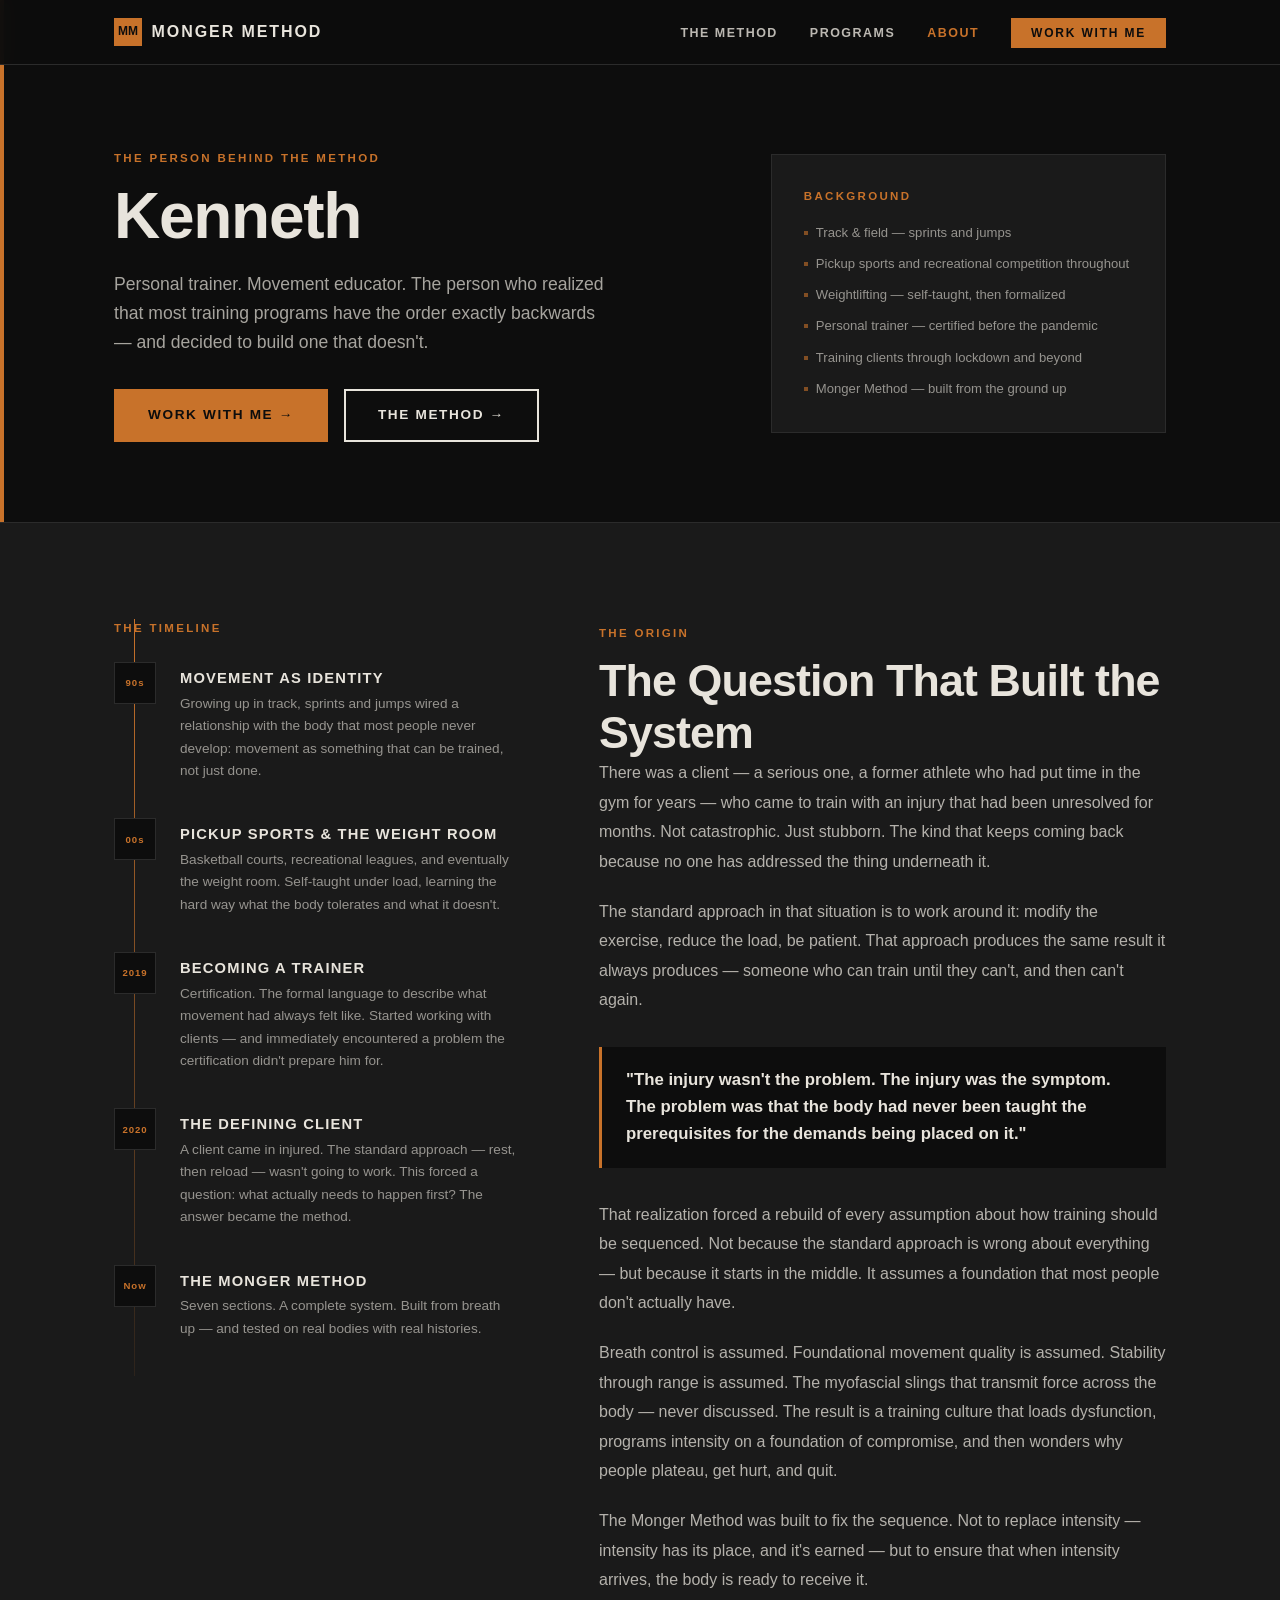
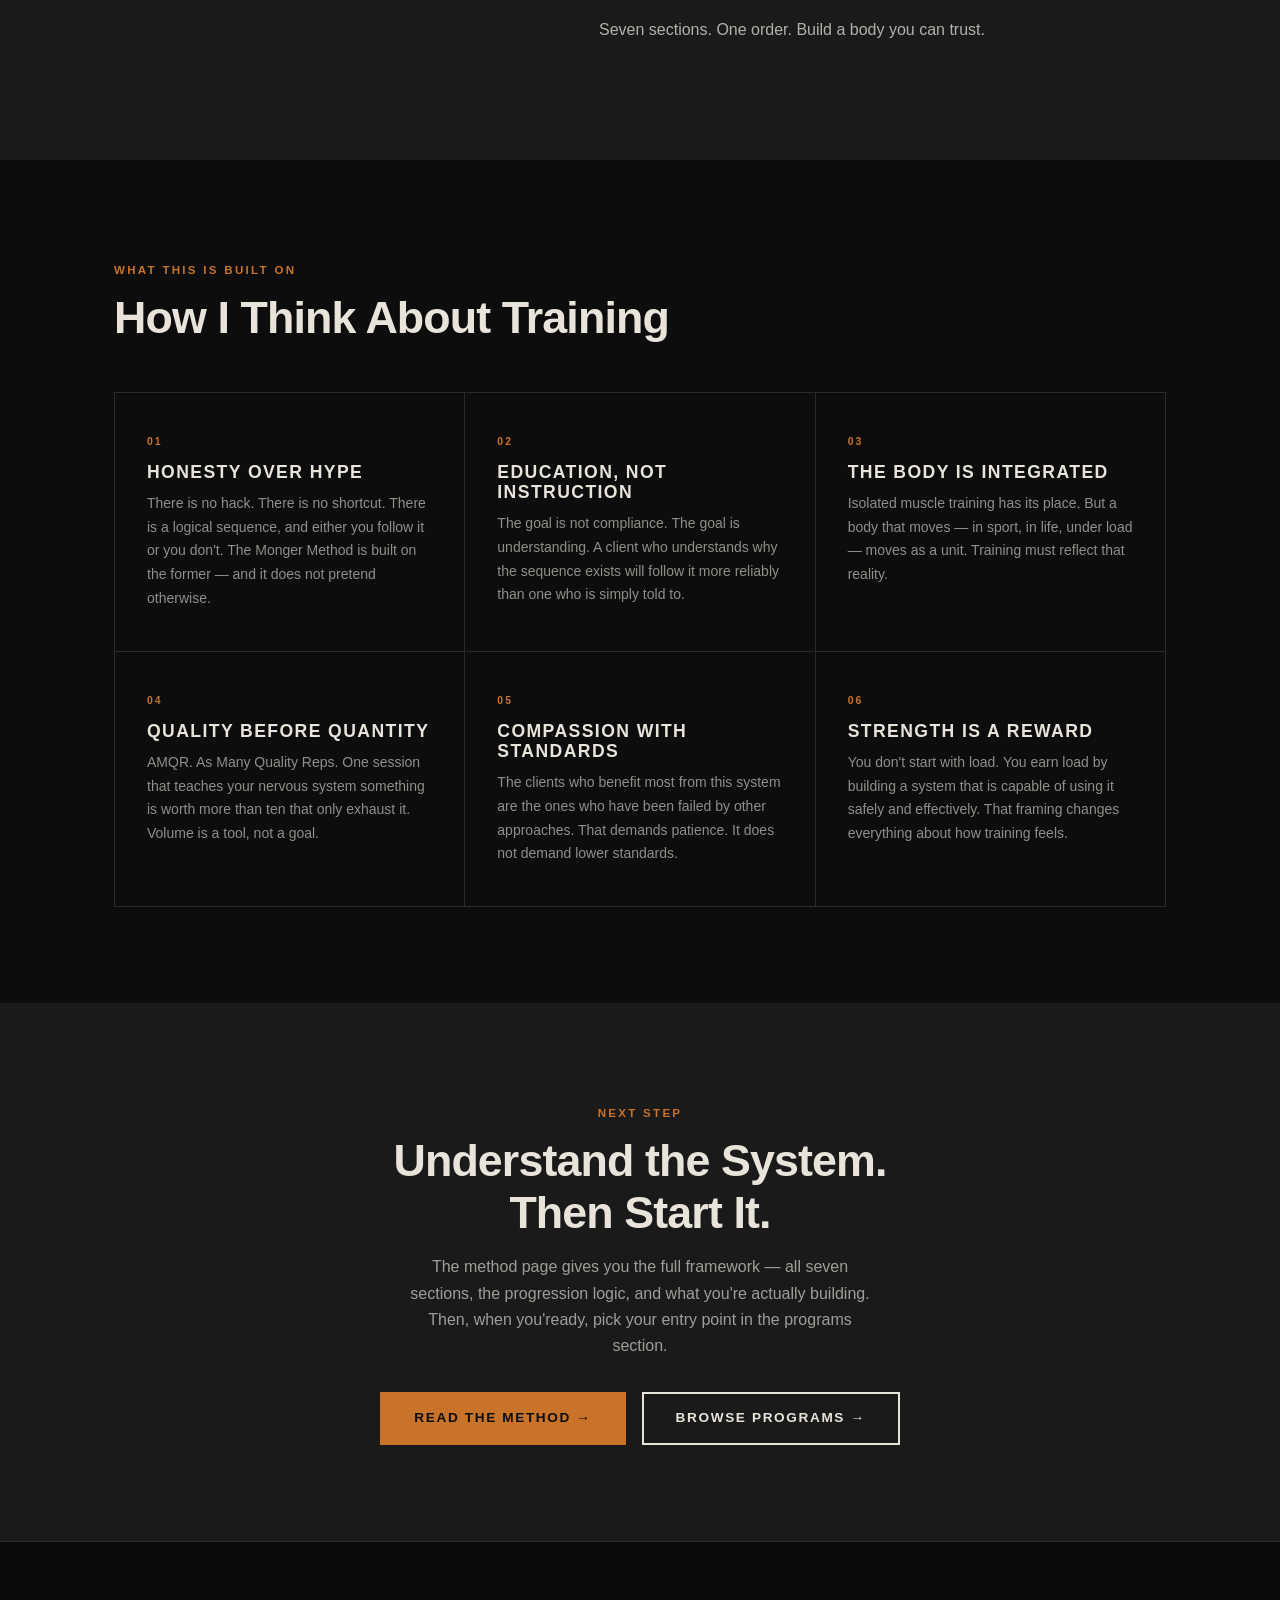
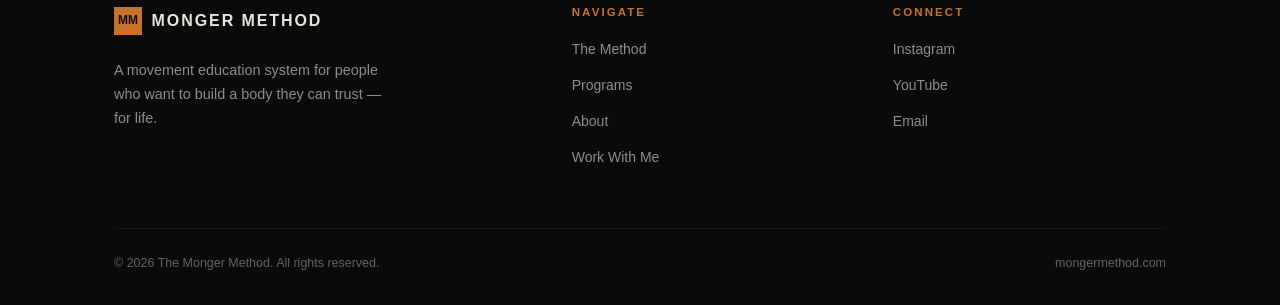
==== about.html @ 91f0460c "Add about.html" ====
<!DOCTYPE html>
<html lang="en">
<head>
  <meta charset="UTF-8" />
  <meta name="viewport" content="width=device-width, initial-scale=1.0" />
  <title>About — Monger Method</title>
  <meta name="description" content="Kenneth — personal trainer, movement educator, and the person behind the Monger Method. The origin story, the formative client experience, and why the method exists." />
  <link rel="stylesheet" href="css/style.css" />
  <style>
    /* ── Page Hero ────────────────────────────────────────── */
    .page-hero {
      padding: 9rem 0 5rem;
      background: var(--black);
      position: relative;
      border-bottom: 1px solid var(--charcoal-2);
    }
    .page-hero::before {
      content: '';
      position: absolute;
      top: 0; left: 0;
      width: 4px;
      height: 100%;
      background: var(--orange);
    }
    .page-hero__inner {
      max-width: var(--max-width);
      margin: 0 auto;
      padding: 0 1.5rem;
      display: grid;
      grid-template-columns: 1.2fr 0.8fr;
      gap: 4rem;
      align-items: center;
    }
    .page-hero p {
      font-size: 1.1rem;
      opacity: 0.7;
      max-width: 500px;
      margin-top: 1rem;
    }
    .page-hero__badge {
      background: var(--charcoal);
      border: 1px solid var(--charcoal-2);
      padding: 2rem;
    }
    .page-hero__badge .eyebrow { margin-bottom: 1rem; display: block; }
    .page-hero__badge ul { list-style: none; display: flex; flex-direction: column; gap: 0.6rem; }
    .page-hero__badge ul li {
      font-size: 0.82rem;
      opacity: 0.6;
      display: flex;
      align-items: center;
      gap: 0.5rem;
    }
    .page-hero__badge ul li::before {
      content: '';
      display: inline-block;
      width: 4px;
      height: 4px;
      background: var(--orange);
      flex-shrink: 0;
    }

    /* ── Origin story —────────────────────────────────────── */
    .story { padding: 6rem 0; background: var(--charcoal); }

    .story__inner {
      max-width: var(--max-width);
      margin: 0 auto;
      padding: 0 1.5rem;
      display: grid;
      grid-template-columns: 1fr 1.4fr;
      gap: 5rem;
      align-items: start;
    }

    .story__timeline {
      display: flex;
      flex-direction: column;
      gap: 0;
      position: relative;
    }

    .story__timeline::before {
      content: '';
      position: absolute;
      left: 20px; top: 0; bottom: 0;
      width: 1px;
      background: linear-gradient(to bottom, var(--orange), rgba(200,114,42,0.1));
    }

    .timeline-item {
      display: flex;
      gap: 1.5rem;
      padding-bottom: 2.25rem;
      position: relative;
    }

    .timeline-dot {
      width: 42px;
      height: 42px;
      background: var(--black);
      border: 1px solid var(--charcoal-2);
      display: flex;
      align-items: center;
      justify-content: center;
      flex-shrink: 0;
      font-size: 0.6rem;
      font-weight: 700;
      letter-spacing: 0.1em;
      color: var(--orange);
      position: relative;
      z-index: 1;
      transition: all 0.2s;
    }
    .timeline-item:hover .timeline-dot {
      background: var(--orange);
      color: var(--black);
      border-color: var(--orange);
    }

    .timeline-body { padding-top: 0.5rem; }
    .timeline-body h4 { font-size: 0.92rem; margin-bottom: 0.35rem; }
    .timeline-body p  { font-size: 0.85rem; opacity: 0.6; line-height: 1.65; margin: 0; }

    .story__text p { opacity: 0.75; font-size: 1rem; line-height: 1.85; margin-bottom: 1.25rem; }

    .story__pullquote {
      border-left: 3px solid var(--orange);
      padding: 1.25rem 1.5rem;
      background: var(--black);
      margin: 2rem 0;
    }
    .story__pullquote p {
      font-size: 1.05rem;
      font-weight: 600;
      line-height: 1.6;
      color: var(--cream);
      opacity: 1 !important;
      margin: 0;
    }

    /* ── Values ───────────────────────────────────────────── */
    .values { padding: 6rem 0; background: var(--black); }

    .values__grid {
      display: grid;
      grid-template-columns: repeat(3, 1fr);
      gap: 1px;
      background: var(--charcoal-2);
      border: 1px solid var(--charcoal-2);
      margin-top: 3rem;
    }

    .value-box {
      background: var(--black);
      padding: 2.5rem 2rem;
      transition: background 0.2s;
    }
    .value-box:hover { background: var(--charcoal); }

    .value-box__num {
      font-size: 0.65rem;
      font-weight: 700;
      letter-spacing: 0.2em;
      color: var(--orange);
      margin-bottom: 0.75rem;
    }

    .value-box h4 { margin-bottom: 0.6rem; }
    .value-box p  { font-size: 0.875rem; opacity: 0.6; margin: 0; line-height: 1.7; }

    /* ── CTA ──────────────────────────────────────────────── */
    .about-cta {
      padding: 6rem 0;
      background: var(--charcoal);
      text-align: center;
    }
    .about-cta p { max-width: 480px; margin: 1rem auto 2rem; opacity: 0.65; }

    @media (max-width: 860px) {
      .page-hero__inner { grid-template-columns: 1fr; gap: 2rem; }
      .story__inner { grid-template-columns: 1fr; gap: 3rem; }
      .values__grid { grid-template-columns: 1fr 1fr; }
    }
    @media (max-width: 540px) {
      .values__grid { grid-template-columns: 1fr; }
    }
  </style>
</head>
<body>

  <!-- ── NAV ────────────────────────────────────────────── -->
  <nav class="nav">
    <div class="nav__inner">
      <a href="index.html" class="nav__logo">
        <div class="nav__logo-mark">MM</div>
        Monger Method
      </a>
      <ul class="nav__links">
        <li><a href="method.html">The Method</a></li>
        <li><a href="programs.html">Programs</a></li>
        <li><a href="about.html" class="active">About</a></li>
        <li><a href="programs.html#coaching" class="nav__cta">Work With Me</a></li>
      </ul>
      <button class="nav__hamburger" aria-label="Menu">
        <span></span><span></span><span></span>
      </button>
    </div>
  </nav>

  <!-- ── PAGE HERO ──────────────────────────────────────── -->
  <section class="page-hero">
    <div class="page-hero__inner">
      <div class="fade-in">
        <span class="eyebrow">The Person Behind the Method</span>
        <h1>Kenneth</h1>
        <p>Personal trainer. Movement educator. The person who realized that most training programs have the order exactly backwards — and decided to build one that doesn't.</p>
        <div class="mt-4" style="display:flex;gap:1rem;flex-wrap:wrap;">
          <a href="programs.html#coaching" class="btn btn-primary">Work With Me →</a>
          <a href="method.html" class="btn btn-outline">The Method →</a>
        </div>
      </div>
      <div class="page-hero__badge fade-in">
        <span class="eyebrow">Background</span>
        <ul>
          <li>Track & field — sprints and jumps</li>
          <li>Pickup sports and recreational competition throughout</li>
          <li>Weightlifting — self-taught, then formalized</li>
          <li>Personal trainer — certified before the pandemic</li>
          <li>Training clients through lockdown and beyond</li>
          <li>Monger Method — built from the ground up</li>
        </ul>
      </div>
    </div>
  </section>

  <!-- ── ORIGIN STORY ───────────────────────────────────── -->
  <section class="story">
    <div class="story__inner">
      <div class="story__timeline fade-in">
        <span class="eyebrow" style="margin-bottom:1.5rem;display:block;">The Timeline</span>
        <div class="timeline-item">
          <div class="timeline-dot">90s</div>
          <div class="timeline-body">
            <h4>Movement as Identity</h4>
            <p>Growing up in track, sprints and jumps wired a relationship with the body that most people never develop: movement as something that can be trained, not just done.</p>
          </div>
        </div>
        <div class="timeline-item">
          <div class="timeline-dot">00s</div>
          <div class="timeline-body">
            <h4>Pickup Sports & The Weight Room</h4>
            <p>Basketball courts, recreational leagues, and eventually the weight room. Self-taught under load, learning the hard way what the body tolerates and what it doesn't.</p>
          </div>
        </div>
        <div class="timeline-item">
          <div class="timeline-dot">2019</div>
          <div class="timeline-body">
            <h4>Becoming a Trainer</h4>
            <p>Certification. The formal language to describe what movement had always felt like. Started working with clients — and immediately encountered a problem the certification didn't prepare him for.</p>
          </div>
        </div>
        <div class="timeline-item">
          <div class="timeline-dot">2020</div>
          <div class="timeline-body">
            <h4>The Defining Client</h4>
            <p>A client came in injured. The standard approach — rest, then reload — wasn't going to work. This forced a question: what actually needs to happen first? The answer became the method.</p>
          </div>
        </div>
        <div class="timeline-item">
          <div class="timeline-dot">Now</div>
          <div class="timeline-body">
            <h4>The Monger Method</h4>
            <p>Seven sections. A complete system. Built from breath up — and tested on real bodies with real histories.</p>
          </div>
        </div>
      </div>

      <div class="story__text fade-in">
        <span class="eyebrow">The Origin</span>
        <h2>The Question That Built the System</h2>
        <p>
          There was a client — a serious one, a former athlete who had put time in the gym for years — who came to train with an injury that had been unresolved for months. Not catastrophic. Just stubborn. The kind that keeps coming back because no one has addressed the thing underneath it.
        </p>
        <p>
          The standard approach in that situation is to work around it: modify the exercise, reduce the load, be patient. That approach produces the same result it always produces — someone who can train until they can't, and then can't again.
        </p>
        <div class="story__pullquote">
          <p>"The injury wasn't the problem. The injury was the symptom. The problem was that the body had never been taught the prerequisites for the demands being placed on it."</p>
        </div>
        <p>
          That realization forced a rebuild of every assumption about how training should be sequenced. Not because the standard approach is wrong about everything — but because it starts in the middle. It assumes a foundation that most people don't actually have.
        </p>
        <p>
          Breath control is assumed. Foundational movement quality is assumed. Stability through range is assumed. The myofascial slings that transmit force across the body — never discussed. The result is a training culture that loads dysfunction, programs intensity on a foundation of compromise, and then wonders why people plateau, get hurt, and quit.
        </p>
        <p>
          The Monger Method was built to fix the sequence. Not to replace intensity — intensity has its place, and it's earned — but to ensure that when intensity arrives, the body is ready to receive it.
        </p>
        <p>
          Seven sections. One order. Build a body you can trust.
        </p>
      </div>
    </div>
  </section>

  <!-- ── VALUES ─────────────────────────────────────────── -->
  <section class="values">
    <div class="container">
      <div class="fade-in">
        <span class="eyebrow">What This Is Built On</span>
        <h2>How I Think About Training</h2>
      </div>
      <div class="values__grid fade-in">
        <div class="value-box">
          <div class="value-box__num">01</div>
          <h4>Honesty Over Hype</h4>
          <p>There is no hack. There is no shortcut. There is a logical sequence, and either you follow it or you don't. The Monger Method is built on the former — and it does not pretend otherwise.</p>
        </div>
        <div class="value-box">
          <div class="value-box__num">02</div>
          <h4>Education, Not Instruction</h4>
          <p>The goal is not compliance. The goal is understanding. A client who understands why the sequence exists will follow it more reliably than one who is simply told to.</p>
        </div>
        <div class="value-box">
          <div class="value-box__num">03</div>
          <h4>The Body Is Integrated</h4>
          <p>Isolated muscle training has its place. But a body that moves — in sport, in life, under load — moves as a unit. Training must reflect that reality.</p>
        </div>
        <div class="value-box">
          <div class="value-box__num">04</div>
          <h4>Quality Before Quantity</h4>
          <p>AMQR. As Many Quality Reps. One session that teaches your nervous system something is worth more than ten that only exhaust it. Volume is a tool, not a goal.</p>
        </div>
        <div class="value-box">
          <div class="value-box__num">05</div>
          <h4>Compassion With Standards</h4>
          <p>The clients who benefit most from this system are the ones who have been failed by other approaches. That demands patience. It does not demand lower standards.</p>
        </div>
        <div class="value-box">
          <div class="value-box__num">06</div>
          <h4>Strength Is a Reward</h4>
          <p>You don't start with load. You earn load by building a system that is capable of using it safely and effectively. That framing changes everything about how training feels.</p>
        </div>
      </div>
    </div>
  </section>

  <!-- ── ABOUT CTA ───────────────────────────────────────── -->
  <section class="about-cta">
    <div class="container fade-in">
      <span class="eyebrow">Next Step</span>
      <h2>Understand the System.<br>Then Start It.</h2>
      <p>The method page gives you the full framework — all seven sections, the progression logic, and what you're actually building. Then, when you'ready, pick your entry point in the programs section.</p>
      <div style="display:flex;gap:1rem;justify-content:center;flex-wrap:wrap;">
        <a href="method.html" class="btn btn-primary">Read the Method →</a>
        <a href="programs.html" class="btn btn-outline">Browse Programs →</a>
      </div>
    </div>
  </section>

  <!-- ── FOOTER ──────────────────────────────────────────── -->
  <footer class="footer">
    <div class="container">
      <div class="footer__grid">
        <div class="footer__brand">
          <a href="index.html" class="nav__logo" style="margin-bottom:0.75rem;display:inline-flex;">
            <div class="nav__logo-mark">MM</div>
            Monger Method
          </a>
          <p>A movement education system for people who want to build a body they can trust — for life.</p>
        </div>
        <div class="footer__col">
          <h5>Navigate</h5>
          <ul>
            <li><a href="method.html">The Method</a></li>
            <li><a href="programs.html">Programs</a></li>
            <li><a href="about.html">About</a></li>
            <li><a href="programs.html#coaching">Work With Me</a></li>
          </ul>
        </div>
        <div class="footer__col">
          <h5>Connect</h5>
          <ul>
            <li><a href="https://instagram.com" target="_blank" rel="noopener">Instagram</a></li>
            <li><a href="https://youtube.com" target="_blank" rel="noopener">YouTube</a></li>
            <li><a href="mailto:hello@mongermethod.com">Email</a></li>
          </ul>
        </div>
      </div>
      <div class="footer__bottom">
        <span>© 2026 The Monger Method. All rights reserved.</span>
        <span>mongermethod.com</span>
      </div>
    </div>
  </footer>

  <script src="js/main.js"></script>
</body>
</html>
---- css/style.css ----
/* ============================================================
   MONGER METHOD — Global Stylesheet
   Brand: Black #0D0D0D / Orange #C8722A / Cream #E8E4DC
   Typography: Helvetica Neue / Helvetica / Arial
   ============================================================ */

:root {
  --black:      #0D0D0D;
  --charcoal:   #1A1A1A;
  --charcoal-2: #2B2B2B;
  --orange:     #C8722A;
  --amber:      #E8A020;
  --cream:      #E8E4DC;
  --cream-soft: #FFF8EE;
  --gray-muted: #5A5A5A;
  --white:      #FFFFFF;

  --font: "Helvetica Neue", Helvetica, Arial, sans-serif;
  --max-width: 1100px;
  --transition: 0.2s ease;
}

/* ── Reset ──────────────────────────────────────────────── */
*, *::before, *::after { box-sizing: border-box; margin: 0; padding: 0; }

html { scroll-behavior: smooth; font-size: 16px; }

body {
  background: var(--black);
  color: var(--cream);
  font-family: var(--font);
  line-height: 1.65;
  -webkit-font-smoothing: antialiased;
}

img { display: block; max-width: 100%; }
a  { color: var(--orange); text-decoration: none; transition: color var(--transition); }
a:hover { color: var(--amber); }

/* ── Typography ─────────────────────────────────────────── */
h1, h2, h3, h4, h5 {
  font-family: var(--font);
  font-weight: 700;
  letter-spacing: -0.02em;
  line-height: 1.15;
  color: var(--cream);
}

h1 { font-size: clamp(2.4rem, 5vw, 4.2rem); }
h2 { font-size: clamp(1.8rem, 3.5vw, 2.8rem); }
h3 { font-size: clamp(1.2rem, 2vw, 1.6rem); }
h4 { font-size: 1.1rem; text-transform: uppercase; letter-spacing: 0.08em; }

p { margin-bottom: 1rem; color: var(--cream); opacity: 0.9; }

.eyebrow {
  display: inline-block;
  font-size: 0.72rem;
  font-weight: 700;
  letter-spacing: 0.2em;
  text-transform: uppercase;
  color: var(--orange);
  margin-bottom: 0.75rem;
}

/* ── Layout Helpers ─────────────────────────────────────── */
.container {
  max-width: var(--max-width);
  margin: 0 auto;
  padding: 0 1.5rem;
}

.section {
  padding: 6rem 0;
}

.section--dark  { background: var(--black); }
.section--mid   { background: var(--charcoal); }
.section--deep  { background: #111111; }

/* ── Orange structural bar (brand marker) ───────────────── */
.orange-bar {
  width: 3px;
  background: var(--orange);
  flex-shrink: 0;
}

.orange-bar--top {
  display: block;
  width: 48px;
  height: 3px;
  background: var(--orange);
  margin-bottom: 1.25rem;
}

.section-label {
  display: flex;
  align-items: flex-start;
  gap: 1rem;
  margin-bottom: 2.5rem;
}

.section-label .orange-bar { height: 100%; min-height: 3rem; }

/* ── Buttons ────────────────────────────────────────────── */
.btn {
  display: inline-block;
  font-family: var(--font);
  font-size: 0.85rem;
  font-weight: 700;
  letter-spacing: 0.12em;
  text-transform: uppercase;
  padding: 0.85rem 2rem;
  border: 2px solid transparent;
  cursor: pointer;
  transition: all var(--transition);
  text-align: center;
}

.btn-primary {
  background: var(--orange);
  color: var(--black);
  border-color: var(--orange);
}
.btn-primary:hover {
  background: var(--amber);
  border-color: var(--amber);
  color: var(--black);
}

.btn-outline {
  background: transparent;
  color: var(--cream);
  border-color: var(--cream);
}
.btn-outline:hover {
  background: var(--cream);
  color: var(--black);
}

.btn-ghost {
  background: transparent;
  color: var(--orange);
  border-color: var(--orange);
}
.btn-ghost:hover {
  background: var(--orange);
  color: var(--black);
}

/* ── Navigation ─────────────────────────────────────────── */
.nav {
  position: fixed;
  top: 0;
  left: 0;
  right: 0;
  z-index: 100;
  background: rgba(13, 13, 13, 0.96);
  border-bottom: 1px solid var(--charcoal-2);
  backdrop-filter: blur(8px);
}

.nav__inner {
  max-width: var(--max-width);
  margin: 0 auto;
  padding: 0 1.5rem;
  height: 64px;
  display: flex;
  align-items: center;
  justify-content: space-between;
}

.nav__logo {
  font-size: 1rem;
  font-weight: 700;
  letter-spacing: 0.12em;
  text-transform: uppercase;
  color: var(--cream) !important;
  display: flex;
  align-items: center;
  gap: 0.6rem;
}

.nav__logo-mark {
  width: 28px;
  height: 28px;
  background: var(--orange);
  display: flex;
  align-items: center;
  justify-content: center;
  font-size: 0.75rem;
  font-weight: 900;
  color: var(--black);
  letter-spacing: 0;
  flex-shrink: 0;
}

.nav__links {
  display: flex;
  align-items: center;
  gap: 2rem;
  list-style: none;
}

.nav__links a {
  font-size: 0.78rem;
  font-weight: 600;
  letter-spacing: 0.12em;
  text-transform: uppercase;
  color: var(--cream);
  opacity: 0.8;
  transition: all var(--transition);
}
.nav__links a:hover, .nav__links a.active {
  color: var(--orange);
  opacity: 1;
}

.nav__cta {
  font-size: 0.75rem !important;
  font-weight: 700 !important;
  letter-spacing: 0.15em !important;
  padding: 0.5rem 1.25rem;
  background: var(--orange);
  color: var(--black) !important;
  opacity: 1 !important;
}
.nav__cta:hover { background: var(--amber); color: var(--black) !important; }

.nav__hamburger {
  display: none;
  flex-direction: column;
  gap: 5px;
  cursor: pointer;
  padding: 4px;
  background: none;
  border: none;
}
.nav__hamburger span {
  display: block;
  width: 24px;
  height: 2px;
  background: var(--cream);
  transition: all 0.3s;
}

/* ── Footer ─────────────────────────────────────────────── */
.footer {
  background: #0A0A0A;
  border-top: 1px solid var(--charcoal-2);
  padding: 4rem 0 2rem;
}

.footer__grid {
  display: grid;
  grid-template-columns: 1.5fr 1fr 1fr;
  gap: 3rem;
  margin-bottom: 3rem;
}

.footer__brand p {
  font-size: 0.9rem;
  opacity: 0.6;
  max-width: 280px;
  margin-top: 0.75rem;
}

.footer__col h5 {
  font-size: 0.72rem;
  font-weight: 700;
  letter-spacing: 0.18em;
  text-transform: uppercase;
  color: var(--orange);
  margin-bottom: 1rem;
}

.footer__col ul { list-style: none; }
.footer__col ul li { margin-bottom: 0.6rem; }
.footer__col ul li a {
  font-size: 0.875rem;
  color: var(--cream);
  opacity: 0.6;
  transition: all var(--transition);
}
.footer__col ul li a:hover { opacity: 1; color: var(--orange); }

.footer__bottom {
  border-top: 1px solid var(--charcoal-2);
  padding-top: 1.5rem;
  display: flex;
  align-items: center;
  justify-content: space-between;
  font-size: 0.78rem;
  opacity: 0.4;
  color: var(--cream);
}

/* ── Cards ──────────────────────────────────────────────── */
.card {
  background: var(--charcoal);
  border: 1px solid var(--charcoal-2);
  padding: 2rem;
  transition: border-color var(--transition);
}
.card:hover { border-color: var(--orange); }

.card__number {
  font-size: 0.7rem;
  font-weight: 700;
  letter-spacing: 0.2em;
  color: var(--orange);
  margin-bottom: 0.75rem;
}

/* ── Forms ──────────────────────────────────────────────── */
.form-group { margin-bottom: 1rem; }

.form-input {
  width: 100%;
  background: var(--charcoal);
  border: 1px solid var(--charcoal-2);
  color: var(--cream);
  font-family: var(--font);
  font-size: 0.9rem;
  padding: 0.85rem 1.1rem;
  outline: none;
  transition: border-color var(--transition);
}
.form-input::placeholder { color: var(--cream); opacity: 0.3; }
.form-input:focus { border-color: var(--orange); }

.email-form {
  display: flex;
  gap: 0.5rem;
  max-width: 460px;
}
.email-form .form-input { flex: 1; }

/* ── Utility ─────────────────────────────────────────────── */
.text-orange  { color: var(--orange); }
.text-amber   { color: var(--amber); }
.text-cream   { color: var(--cream); }
.text-muted   { opacity: 0.5; }
.text-center  { text-align: center; }
.text-upper   { text-transform: uppercase; letter-spacing: 0.12em; }

.mt-1 { margin-top: 0.5rem; }
.mt-2 { margin-top: 1rem; }
.mt-3 { margin-top: 1.5rem; }
.mt-4 { margin-top: 2rem; }
.mb-1 { margin-bottom: 0.5rem; }
.mb-2 { margin-bottom: 1rem; }
.mb-3 { margin-bottom: 1.5rem; }
.mb-4 { margin-bottom: 2rem; }

.divider {
  height: 1px;
  background: var(--charcoal-2);
  margin: 3rem 0;
}

/* ── Grid ───────────────────────────────────────────────── */
.grid-2 { display: grid; grid-template-columns: 1fr 1fr; gap: 2rem; }
.grid-3 { display: grid; grid-template-columns: 1fr 1fr 1fr; gap: 2rem; }
.grid-4 { display: grid; grid-template-columns: 1fr 1fr 1fr 1fr; gap: 1.5rem; }

/* ── Responsive ─────────────────────────────────────────── */
@media (max-width: 900px) {
  .grid-3 { grid-template-columns: 1fr 1fr; }
  .grid-4 { grid-template-columns: 1fr 1fr; }
  .footer__grid { grid-template-columns: 1fr 1fr; }
}

@media (max-width: 640px) {
  .section { padding: 4rem 0; }
  .grid-2, .grid-3, .grid-4 { grid-template-columns: 1fr; }
  .footer__grid { grid-template-columns: 1fr; }
  .email-form { flex-direction: column; }

  .nav__links { display: none; }
  .nav__hamburger { display: flex; }

  .nav__links.open {
    display: flex;
    flex-direction: column;
    position: fixed;
    top: 64px;
    left: 0;
    right: 0;
    bottom: 0;
    background: var(--black);
    padding: 2rem 1.5rem;
    gap: 1.5rem;
    align-items: flex-start;
  }
  .nav__links.open a { font-size: 1.1rem; opacity: 1; }
  .nav__links.open .nav__cta {
    padding: 0.85rem 2rem;
    font-size: 0.9rem !important;
  }
}
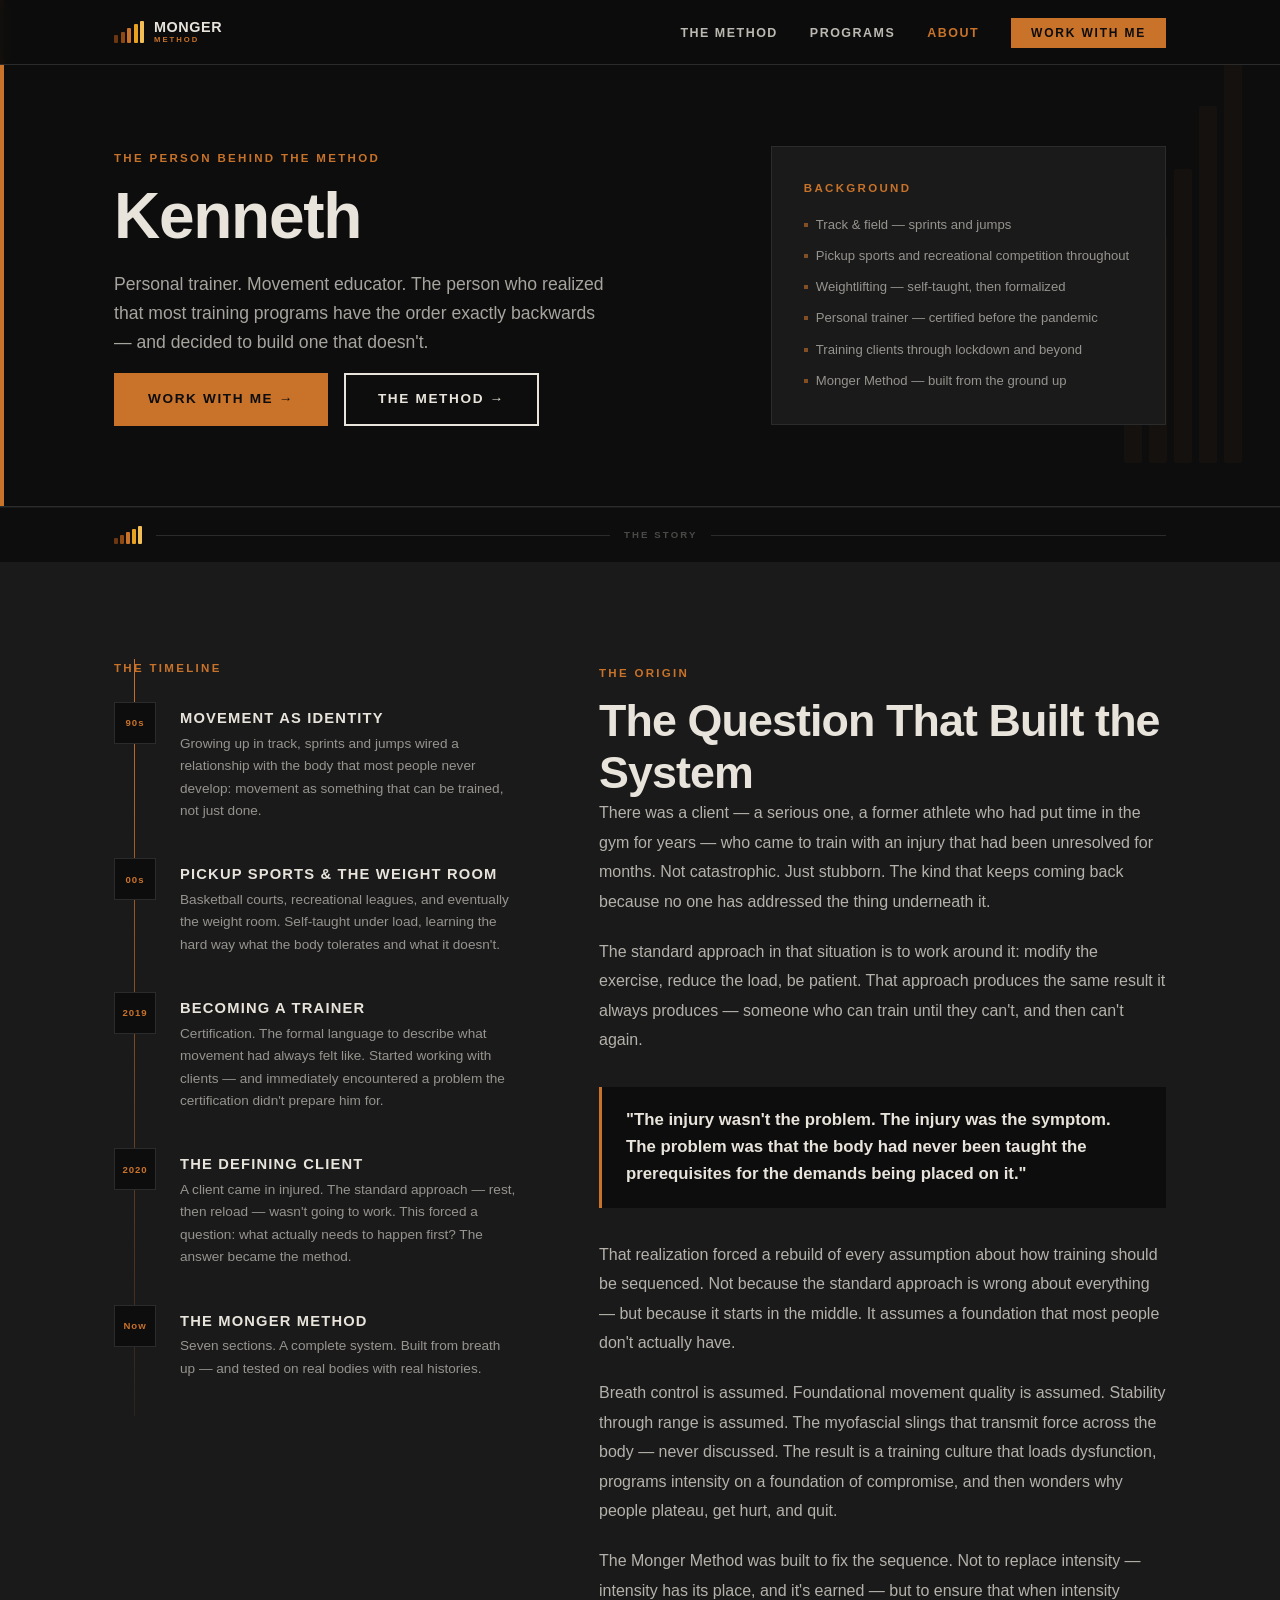
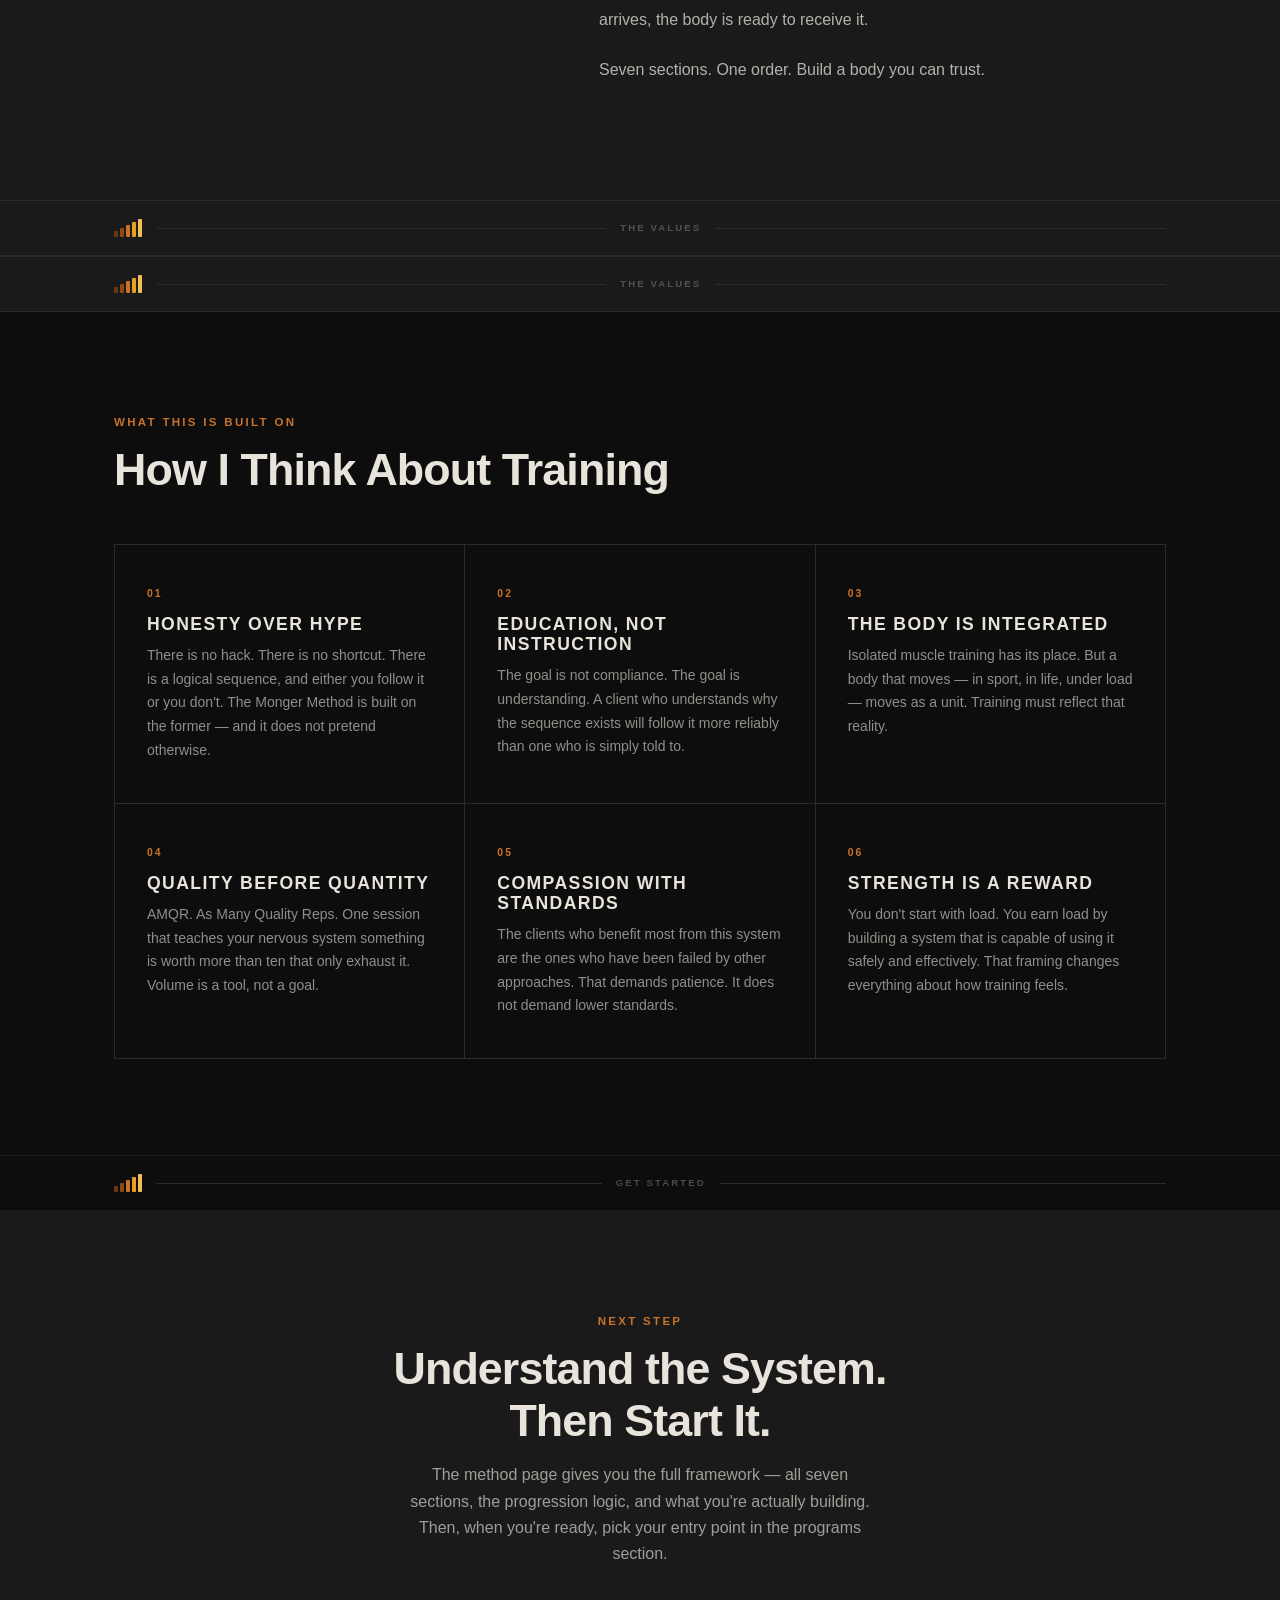
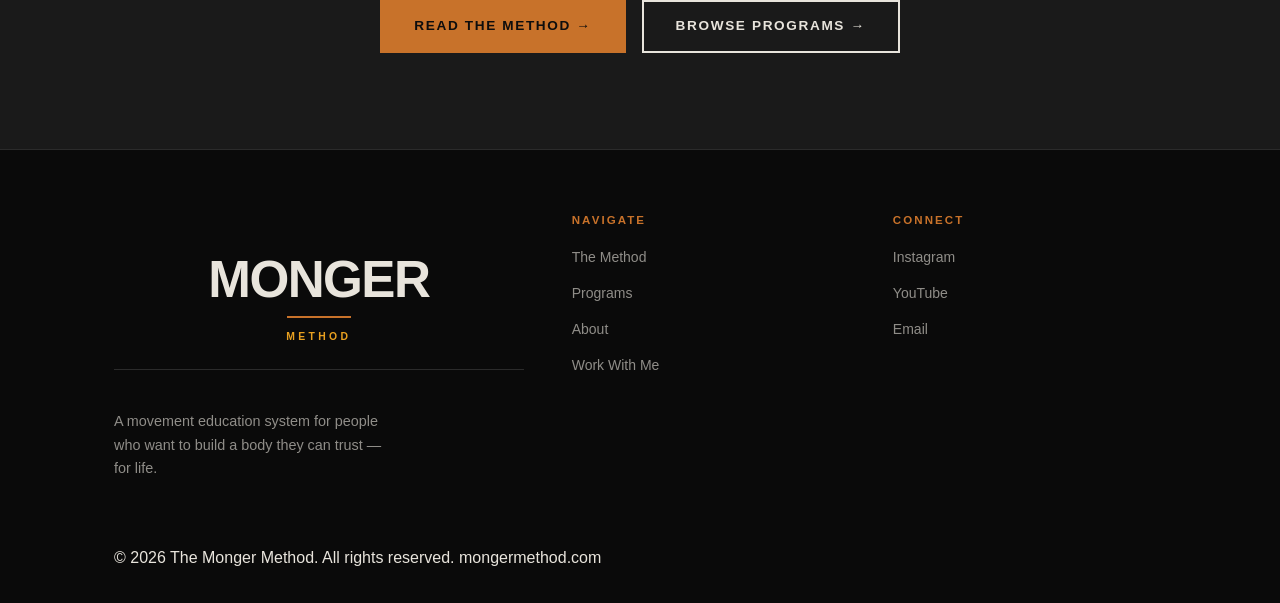
==== commit 8029bc3d: "feat: Concept C logo integration — Logo 4 nav lockup, ghost watermark, section dividers, Logo 1 foot" ====
--- a/about.html
+++ b/about.html
@@ -60,7 +60,7 @@
       flex-shrink: 0;
     }
 
-    /* ── Origin story —────────────────────────────────────── */
+    /* ── Origin story ─────────────────────────────────────── */
     .story { padding: 6rem 0; background: var(--charcoal); }
 
     .story__inner {
@@ -193,8 +193,13 @@
   <nav class="nav">
     <div class="nav__inner">
       <a href="index.html" class="nav__logo">
-        <div class="nav__logo-mark">MM</div>
-        Monger Method
+        <div class="ladder-mark" aria-hidden="true">
+          <span></span><span></span><span></span><span></span><span></span>
+        </div>
+        <div class="nav__logo-wordmark">
+          <span class="wm-top">MONGER</span>
+          <span class="wm-sub">METHOD</span>
+        </div>
       </a>
       <ul class="nav__links">
         <li><a href="method.html">The Method</a></li>
@@ -210,6 +215,9 @@
 
   <!-- ── PAGE HERO ──────────────────────────────────────── -->
   <section class="page-hero">
+    <div class="hero__ghost" aria-hidden="true">
+      <span></span><span></span><span></span><span></span><span></span>
+    </div>
     <div class="page-hero__inner">
       <div class="fade-in">
         <span class="eyebrow">The Person Behind the Method</span>
@@ -234,6 +242,18 @@
     </div>
   </section>
 
+  <div class="section-divider-wrap">
+    <div class="container">
+      <div class="section-divider">
+        <div class="section-divider__bars" aria-hidden="true">
+          <span></span><span></span><span></span><span></span><span></span>
+        </div>
+        <div class="section-divider__rule"></div>
+        <div class="section-divider__label">The Story</div>
+        <div class="section-divider__rule"></div>
+      </div>
+    </div>
+  </div>
   <!-- ── ORIGIN STORY ───────────────────────────────────── -->
   <section class="story">
     <div class="story__inner">
@@ -304,6 +324,30 @@
     </div>
   </section>
 
+  <div class="section-divider-wrap mid">
+    <div class="container">
+      <div class="section-divider">
+        <div class="section-divider__bars" aria-hidden="true">
+          <span></span><span></span><span></span><span></span><span></span>
+        </div>
+        <div class="section-divider__rule"></div>
+        <div class="section-divider__label">The Values</div>
+        <div class="section-divider__rule"></div>
+      </div>
+    </div>
+  </div>
+  <div class="section-divider-wrap mid">
+    <div class="container">
+      <div class="section-divider">
+        <div class="section-divider__bars" aria-hidden="true">
+          <span></span><span></span><span></span><span></span><span></span>
+        </div>
+        <div class="section-divider__rule"></div>
+        <div class="section-divider__label">The Values</div>
+        <div class="section-divider__rule"></div>
+      </div>
+    </div>
+  </div>
   <!-- ── VALUES ─────────────────────────────────────────── -->
   <section class="values">
     <div class="container">
@@ -346,12 +390,24 @@
     </div>
   </section>
 
+  <div class="section-divider-wrap">
+    <div class="container">
+      <div class="section-divider">
+        <div class="section-divider__bars" aria-hidden="true">
+          <span></span><span></span><span></span><span></span><span></span>
+        </div>
+        <div class="section-divider__rule"></div>
+        <div class="section-divider__label">Get Started</div>
+        <div class="section-divider__rule"></div>
+      </div>
+    </div>
+  </div>
   <!-- ── ABOUT CTA ───────────────────────────────────────── -->
   <section class="about-cta">
     <div class="container fade-in">
       <span class="eyebrow">Next Step</span>
       <h2>Understand the System.<br>Then Start It.</h2>
-      <p>The method page gives you the full framework — all seven sections, the progression logic, and what you're actually building. Then, when you'ready, pick your entry point in the programs section.</p>
+      <p>The method page gives you the full framework — all seven sections, the progression logic, and what you're actually building. Then, when you're ready, pick your entry point in the programs section.</p>
       <div style="display:flex;gap:1rem;justify-content:center;flex-wrap:wrap;">
         <a href="method.html" class="btn btn-primary">Read the Method →</a>
         <a href="programs.html" class="btn btn-outline">Browse Programs →</a>
@@ -364,10 +420,11 @@
     <div class="container">
       <div class="footer__grid">
         <div class="footer__brand">
-          <a href="index.html" class="nav__logo" style="margin-bottom:0.75rem;display:inline-flex;">
-            <div class="nav__logo-mark">MM</div>
-            Monger Method
-          </a>
+          <div class="footer__stamp">
+            <span class="footer__stamp-big">MONGER</span>
+            <div class="footer__stamp-rule"></div>
+            <span class="footer__stamp-sub">METHOD</span>
+          </div>
           <p>A movement education system for people who want to build a body they can trust — for life.</p>
         </div>
         <div class="footer__col">
--- a/css/style.css
+++ b/css/style.css
@@ -148,6 +148,154 @@
   color: var(--black);
 }
 
+/* ── Logo 4 — Ladder Mark (nav + dividers + ghost) ─────── */
+.ladder-mark {
+  display: flex;
+  align-items: flex-end;
+  gap: 2.5px;
+  height: 22px;
+  flex-shrink: 0;
+}
+.ladder-mark span {
+  display: block;
+  border-radius: 1px;
+  width: 4px;
+}
+.ladder-mark span:nth-child(1) { height: 8px;  background: #6b3610; }
+.ladder-mark span:nth-child(2) { height: 11px; background: #8f4a14; }
+.ladder-mark span:nth-child(3) { height: 15px; background: var(--orange); }
+.ladder-mark span:nth-child(4) { height: 19px; background: var(--amber); }
+.ladder-mark span:nth-child(5) { height: 22px; background: #f2be55; }
+
+/* ── Nav logo wordmark layout ───────────────────────────── */
+.nav__logo-wordmark {
+  display: flex;
+  flex-direction: column;
+  line-height: 1;
+  gap: 2px;
+}
+.nav__logo-wordmark .wm-top {
+  font-size: 0.9rem;
+  font-weight: 700;
+  letter-spacing: 0.04em;
+  color: var(--cream);
+}
+.nav__logo-wordmark .wm-sub {
+  font-size: 0.48rem;
+  font-weight: 700;
+  letter-spacing: 0.26em;
+  text-transform: uppercase;
+  color: var(--orange);
+}
+
+/* ── Section Divider — ladder bars + rule ───────────────── */
+.section-divider {
+  display: flex;
+  align-items: center;
+  gap: 14px;
+  padding: 0 0 0 0;
+  margin: 0;
+}
+.section-divider__bars {
+  display: flex;
+  align-items: flex-end;
+  gap: 2.5px;
+  height: 18px;
+  flex-shrink: 0;
+}
+.section-divider__bars span {
+  display: block;
+  border-radius: 1px;
+  width: 3.5px;
+}
+.section-divider__bars span:nth-child(1) { height: 6px;  background: #6b3610; }
+.section-divider__bars span:nth-child(2) { height: 9px;  background: #8f4a14; }
+.section-divider__bars span:nth-child(3) { height: 12px; background: var(--orange); }
+.section-divider__bars span:nth-child(4) { height: 15px; background: var(--amber); }
+.section-divider__bars span:nth-child(5) { height: 18px; background: #f2be55; }
+.section-divider__rule {
+  flex: 1;
+  height: 1px;
+  background: var(--charcoal-2);
+}
+.section-divider__label {
+  font-size: 0.6rem;
+  font-weight: 700;
+  letter-spacing: 0.22em;
+  text-transform: uppercase;
+  color: var(--cream);
+  opacity: 0.28;
+  white-space: nowrap;
+}
+.section-divider-wrap {
+  background: var(--black);
+  border-top: 1px solid var(--charcoal);
+  border-bottom: 1px solid var(--charcoal);
+  padding: 18px 0;
+}
+.section-divider-wrap.mid {
+  background: var(--charcoal);
+  border-color: var(--charcoal-2);
+}
+
+/* ── Hero ghost watermark ───────────────────────────────── */
+.hero__ghost {
+  position: absolute;
+  right: 3%;
+  top: 50%;
+  transform: translateY(-50%);
+  display: flex;
+  align-items: flex-end;
+  gap: 7px;
+  height: 55vh;
+  max-height: 420px;
+  min-height: 200px;
+  pointer-events: none;
+  z-index: 0;
+  opacity: 0.038;
+}
+.hero__ghost span {
+  display: block;
+  background: var(--orange);
+  border-radius: 2px;
+  width: 18px;
+}
+.hero__ghost span:nth-child(1) { height: 38%; }
+.hero__ghost span:nth-child(2) { height: 54%; }
+.hero__ghost span:nth-child(3) { height: 70%; }
+.hero__ghost span:nth-child(4) { height: 85%; }
+.hero__ghost span:nth-child(5) { height: 100%; }
+
+/* ── Footer Logo 1 — stacked wordmark stamp ─────────────── */
+.footer__stamp {
+  text-align: center;
+  padding: 2.5rem 0 1.5rem;
+  border-bottom: 1px solid var(--charcoal-2);
+  margin-bottom: 2.5rem;
+}
+.footer__stamp-big {
+  font-size: clamp(2rem, 5vw, 3.2rem);
+  font-weight: 700;
+  letter-spacing: -0.03em;
+  color: var(--cream);
+  line-height: 1;
+  display: block;
+}
+.footer__stamp-rule {
+  width: 64px;
+  height: 2px;
+  background: var(--orange);
+  margin: 10px auto;
+}
+.footer__stamp-sub {
+  font-size: 0.65rem;
+  font-weight: 700;
+  letter-spacing: 0.32em;
+  text-transform: uppercase;
+  color: var(--amber);
+  display: block;
+}
+
 /* ── Navigation ─────────────────────────────────────────── */
 .nav {
   position: fixed;
@@ -171,28 +319,11 @@
 }
 
 .nav__logo {
-  font-size: 1rem;
-  font-weight: 700;
-  letter-spacing: 0.12em;
-  text-transform: uppercase;
   color: var(--cream) !important;
   display: flex;
   align-items: center;
-  gap: 0.6rem;
-}
-
-.nav__logo-mark {
-  width: 28px;
-  height: 28px;
-  background: var(--orange);
-  display: flex;
-  align-items: center;
-  justify-content: center;
-  font-size: 0.75rem;
-  font-weight: 900;
-  color: var(--black);
-  letter-spacing: 0;
-  flex-shrink: 0;
+  gap: 10px;
+  text-decoration: none;
 }
 
 .nav__links {
@@ -282,120 +413,4 @@
   opacity: 0.6;
   transition: all var(--transition);
 }
-.footer__col ul li a:hover { opacity: 1; color: var(--orange); }
-
-.footer__bottom {
-  border-top: 1px solid var(--charcoal-2);
-  padding-top: 1.5rem;
-  display: flex;
-  align-items: center;
-  justify-content: space-between;
-  font-size: 0.78rem;
-  opacity: 0.4;
-  color: var(--cream);
-}
-
-/* ── Cards ──────────────────────────────────────────────── */
-.card {
-  background: var(--charcoal);
-  border: 1px solid var(--charcoal-2);
-  padding: 2rem;
-  transition: border-color var(--transition);
-}
-.card:hover { border-color: var(--orange); }
-
-.card__number {
-  font-size: 0.7rem;
-  font-weight: 700;
-  letter-spacing: 0.2em;
-  color: var(--orange);
-  margin-bottom: 0.75rem;
-}
-
-/* ── Forms ──────────────────────────────────────────────── */
-.form-group { margin-bottom: 1rem; }
-
-.form-input {
-  width: 100%;
-  background: var(--charcoal);
-  border: 1px solid var(--charcoal-2);
-  color: var(--cream);
-  font-family: var(--font);
-  font-size: 0.9rem;
-  padding: 0.85rem 1.1rem;
-  outline: none;
-  transition: border-color var(--transition);
-}
-.form-input::placeholder { color: var(--cream); opacity: 0.3; }
-.form-input:focus { border-color: var(--orange); }
-
-.email-form {
-  display: flex;
-  gap: 0.5rem;
-  max-width: 460px;
-}
-.email-form .form-input { flex: 1; }
-
-/* ── Utility ─────────────────────────────────────────────── */
-.text-orange  { color: var(--orange); }
-.text-amber   { color: var(--amber); }
-.text-cream   { color: var(--cream); }
-.text-muted   { opacity: 0.5; }
-.text-center  { text-align: center; }
-.text-upper   { text-transform: uppercase; letter-spacing: 0.12em; }
-
-.mt-1 { margin-top: 0.5rem; }
-.mt-2 { margin-top: 1rem; }
-.mt-3 { margin-top: 1.5rem; }
-.mt-4 { margin-top: 2rem; }
-.mb-1 { margin-bottom: 0.5rem; }
-.mb-2 { margin-bottom: 1rem; }
-.mb-3 { margin-bottom: 1.5rem; }
-.mb-4 { margin-bottom: 2rem; }
-
-.divider {
-  height: 1px;
-  background: var(--charcoal-2);
-  margin: 3rem 0;
-}
-
-/* ── Grid ───────────────────────────────────────────────── */
-.grid-2 { display: grid; grid-template-columns: 1fr 1fr; gap: 2rem; }
-.grid-3 { display: grid; grid-template-columns: 1fr 1fr 1fr; gap: 2rem; }
-.grid-4 { display: grid; grid-template-columns: 1fr 1fr 1fr 1fr; gap: 1.5rem; }
-
-/* ── Responsive ─────────────────────────────────────────── */
-@media (max-width: 900px) {
-  .grid-3 { grid-template-columns: 1fr 1fr; }
-  .grid-4 { grid-template-columns: 1fr 1fr; }
-  .footer__grid { grid-template-columns: 1fr 1fr; }
-}
-
-@media (max-width: 640px) {
-  .section { padding: 4rem 0; }
-  .grid-2, .grid-3, .grid-4 { grid-template-columns: 1fr; }
-  .footer__grid { grid-template-columns: 1fr; }
-  .email-form { flex-direction: column; }
-
-  .nav__links { display: none; }
-  .nav__hamburger { display: flex; }
-
-  .nav__links.open {
-    display: flex;
-    flex-direction: column;
-    position: fixed;
-    top: 64px;
-    left: 0;
-    right: 0;
-    bottom: 0;
-    background: var(--black);
-    padding: 2rem 1.5rem;
-    gap: 1.5rem;
-    align-items: flex-start;
-  }
-  .nav__links.open a { font-size: 1.1rem; opacity: 1; }
-  .nav__links.open .nav__cta {
-    padding: 0.85rem 2rem;
-    font-size: 0.9rem !important;
-  }
-}
+.footer__col ul li a:hover { opacity: 1
